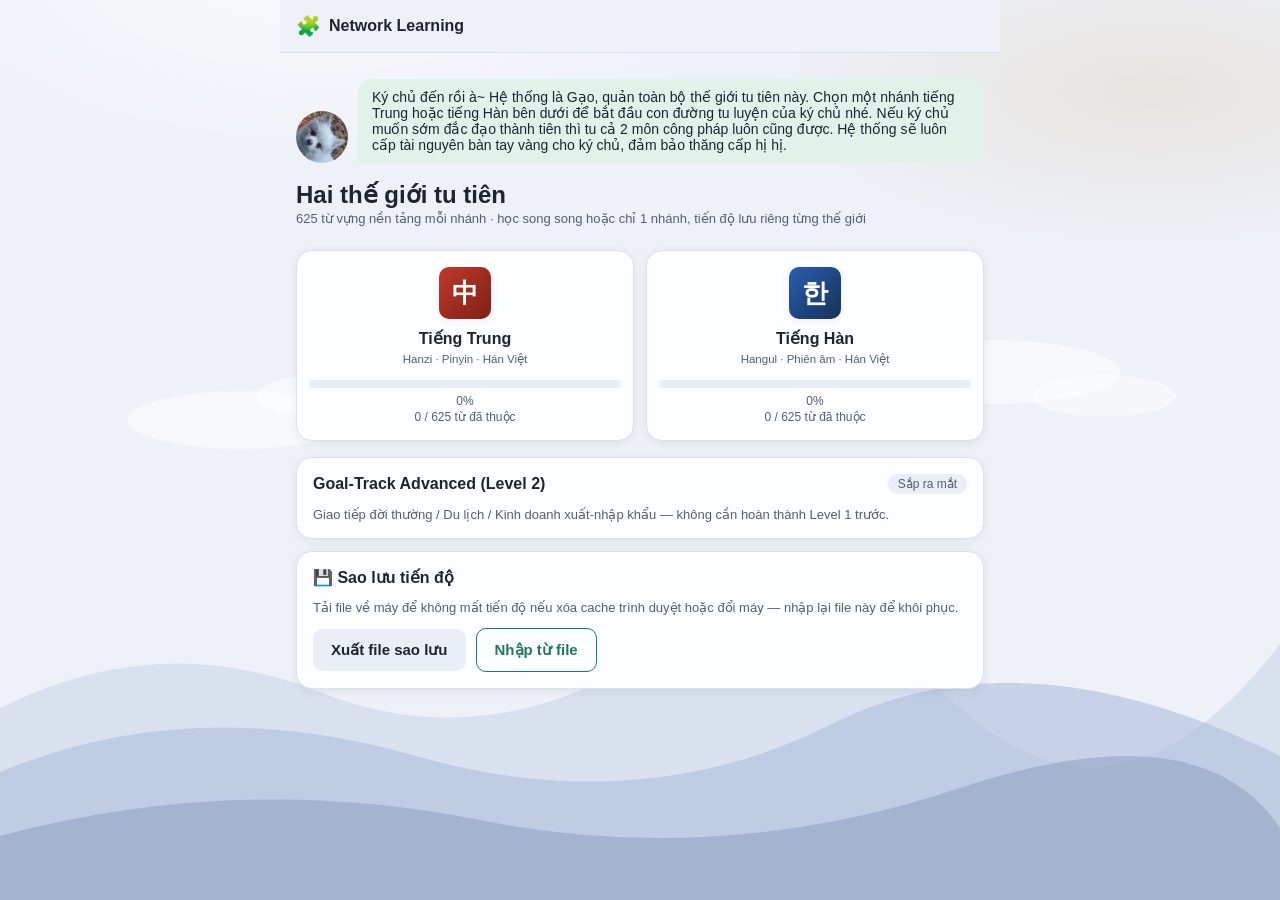
==== index.html @ ae9eb425 "Network Learning app - Tu Tien cultivation-themed Chinese/Korean vocabulary trainer Co-Authored-By: " ====
<!DOCTYPE html>
<html lang="vi">
<head>
<meta charset="UTF-8" />
<meta name="viewport" content="width=device-width, initial-scale=1.0, maximum-scale=1" />
<title>Network Learning — Trung / Hàn</title>
<link rel="stylesheet" href="css/style.css" />
</head>
<body>
<div class="app-shell">
  <div class="topbar">
    <div class="brand">
      <span style="font-size:20px">🧩</span>
      <span>Network Learning</span>
    </div>
  </div>
  <div class="main-content">
    <div class="mascot-bubble" id="mascot-slot"></div>
    <h2 style="margin:6px 0 2px">Hai thế giới tu tiên</h2>
    <p class="text-muted" style="margin-top:0;font-size:13px">625 từ vựng nền tảng mỗi nhánh · học song song hoặc chỉ 1 nhánh, tiến độ lưu riêng từng thế giới</p>

    <div class="branch-grid branch-grid--twin">
      <a href="branch.html?lang=zh" class="branch-card">
        <div class="lang-seal lang-seal--zh">中</div>
        <h3>Tiếng Trung</h3>
        <p>Hanzi · Pinyin · Hán Việt</p>
        <div class="progress-row">
          <div class="progress-track"><div class="progress-fill" id="zh-fill" style="width:0%"></div></div>
          <div class="progress-label"><span id="zh-pct">0%</span><span id="zh-count">0 / 625 từ đã thuộc</span></div>
        </div>
      </a>

      <a href="branch.html?lang=ko" class="branch-card">
        <div class="lang-seal lang-seal--ko">한</div>
        <h3>Tiếng Hàn</h3>
        <p>Hangul · Phiên âm · Hán Việt</p>
        <div class="progress-row">
          <div class="progress-track"><div class="progress-fill" id="ko-fill" style="width:0%"></div></div>
          <div class="progress-label"><span id="ko-pct">0%</span><span id="ko-count">0 / 625 từ đã thuộc</span></div>
        </div>
      </a>
    </div>

    <div class="card mt-16">
      <div class="row between">
        <strong>Goal-Track Advanced (Level 2)</strong>
        <span class="chip">Sắp ra mắt</span>
      </div>
      <p class="text-muted" style="font-size:13px;margin-bottom:0">Giao tiếp đời thường / Du lịch / Kinh doanh xuất-nhập khẩu — không cần hoàn thành Level 1 trước.</p>
    </div>

    <div class="card mt-16">
      <strong>💾 Sao lưu tiến độ</strong>
      <p class="text-muted" style="font-size:13px">Tải file về máy để không mất tiến độ nếu xóa cache trình duyệt hoặc đổi máy — nhập lại file này để khôi phục.</p>
      <div class="row gap">
        <button class="btn secondary" id="btn-export">Xuất file sao lưu</button>
        <button class="btn ghost" id="btn-import">Nhập từ file</button>
      </div>
      <input type="file" id="import-file" accept="application/json" class="hidden" />
    </div>
  </div>
</div>

<script type="module">
import { gaoAvatar, gaoSay } from "./js/mascot.js";
import { Store } from "./js/db.js";

document.getElementById("mascot-slot").innerHTML = `
  <div class="mascot-img">${gaoAvatar(52)}</div>
  <div class="bubble">${gaoSay("worldIntro")}</div>
`;

async function loadProgress(lang, fillId, pctId, countId) {
  const all = await Store.getAllProgress(lang);
  const learned = all.filter((p) => p.status === "learned").length;
  const pct = Math.round((learned / 625) * 100);
  document.getElementById(fillId).style.width = pct + "%";
  document.getElementById(pctId).textContent = pct + "%";
  document.getElementById(countId).textContent = `${learned} / 625 từ đã thuộc`;
}
loadProgress("zh", "zh-fill", "zh-pct", "zh-count");
loadProgress("ko", "ko-fill", "ko-pct", "ko-count");

document.getElementById("btn-export").addEventListener("click", async () => {
  const data = await Store.exportAll();
  const blob = new Blob([JSON.stringify(data, null, 2)], { type: "application/json" });
  const url = URL.createObjectURL(blob);
  const a = document.createElement("a");
  a.href = url;
  a.download = `network-learning-backup-${new Date().toISOString().slice(0, 10)}.json`;
  a.click();
  URL.revokeObjectURL(url);
});

document.getElementById("btn-import").addEventListener("click", () => document.getElementById("import-file").click());
document.getElementById("import-file").addEventListener("change", async (e) => {
  const file = e.target.files[0];
  if (!file) return;
  try {
    const data = JSON.parse(await file.text());
    if (!confirm("Nhập file này sẽ ghi đè tiến độ hiện tại trên máy. Ký chủ chắc chắn chứ?")) { e.target.value = ""; return; }
    await Store.importAll(data);
    alert("Đã khôi phục tiến độ! Trang sẽ tải lại.");
    location.reload();
  } catch (err) {
    alert("Lỗi khôi phục: " + err.message);
  }
  e.target.value = "";
});
</script>
</body>
</html>
---- css/style.css ----
:root {
  --bg: #eef1f8;
  --surface: #fdfeff;
  --surface-2: #eaeef6;
  --border: #dbe1ec;
  --text: #1e2430;
  --text-muted: #545f72;
  --primary: #1f7a5c;
  --primary-hover: #18624a;
  --primary-soft: #e0f2ea;
  --accent: #ab7415;
  --accent-soft: #f8edd3;
  --danger: #c25b4a;
  --danger-soft: #fbe8e4;
  --flag: #ab7415;
  --blue: #3d6fa8;
  --blue-soft: #e2ecf6;
  --purple: #6f4fa0;
  --purple-soft: #ece4f6;
  --gold: #b8862c;
  --gold-soft: #f7ecd2;
  --season-tint: transparent;
  --radius: 16px;
  --radius-sm: 10px;
  --shadow: 0 2px 10px rgba(30, 40, 60, 0.08);
  --shadow-lg: 0 8px 30px rgba(30, 40, 60, 0.16);
  --font: -apple-system, BlinkMacSystemFont, "Segoe UI", "Noto Sans", "Noto Sans SC", "Noto Sans KR", sans-serif;
}

@media (prefers-color-scheme: dark) {
  :root {
    --bg: #0f1420;
    --surface: #171d2c;
    --surface-2: #1f2739;
    --border: #2c3547;
    --text: #eef1f8;
    --text-muted: #a9b3c9;
    --primary: #4fd8a8;
    --primary-hover: #3fc296;
    --primary-soft: #1a3a2e;
    --accent: #e8bf6a;
    --accent-soft: #3a3018;
    --danger: #e08a7a;
    --danger-soft: #3a2622;
    --flag: #e8bf6a;
    --blue: #7fb0dd;
    --blue-soft: #1c2c40;
    --purple: #b79ce0;
    --purple-soft: #2a2140;
    --gold: #e8bf6a;
    --gold-soft: #3a3018;
    --shadow: 0 2px 10px rgba(0, 0, 0, 0.35);
    --shadow-lg: 0 8px 30px rgba(0, 0, 0, 0.5);
  }
}

* { box-sizing: border-box; }
html, body { height: 100%; }
body {
  margin: 0;
  font-family: var(--font);
  background:
    url("../assets/mountains-light.svg") bottom center / 100% auto no-repeat,
    radial-gradient(ellipse 60% 40% at 25% -5%, rgba(255,255,255,0.7), transparent 60%),
    radial-gradient(ellipse 50% 30% at 90% 10%, rgba(184,134,44,0.12), transparent 60%),
    linear-gradient(180deg, var(--bg) 0%, var(--bg) 100%);
  background-attachment: fixed, scroll, scroll, scroll;
  color: var(--text);
  -webkit-font-smoothing: antialiased;
}
@media (prefers-color-scheme: dark) {
  body {
    background:
      url("../assets/mountains-dark.svg") bottom center / 100% auto no-repeat,
      radial-gradient(1.5px 1.5px at 12% 22%, rgba(255,255,255,.85) 50%, transparent 51%),
      radial-gradient(1.2px 1.2px at 68% 15%, rgba(255,255,255,.7) 50%, transparent 51%),
      radial-gradient(1px 1px at 85% 45%, rgba(255,255,255,.6) 50%, transparent 51%),
      radial-gradient(1.3px 1.3px at 35% 65%, rgba(255,255,255,.6) 50%, transparent 51%),
      radial-gradient(ellipse 40% 25% at 85% 5%, rgba(232,191,106,0.12), transparent 60%),
      linear-gradient(180deg, var(--bg) 0%, var(--bg) 100%);
    background-attachment: fixed, scroll, scroll, scroll, scroll, scroll, scroll;
    background-size: 100% auto, 220px 220px, 260px 260px, 190px 190px, 240px 240px, 100% 100%, 100% 100%;
  }
}
img, svg { max-width: 100%; display: block; }
button { font-family: inherit; }

.app-shell {
  position: relative;
  max-width: 720px;
  margin: 0 auto;
  min-height: 100vh;
  display: flex;
  flex-direction: column;
  background: transparent;
  overflow-x: hidden;
}
body { overflow-x: hidden; }
.app-shell::before {
  content: "";
  position: absolute;
  inset: 0;
  z-index: -1;
  background: var(--season-tint);
  transition: background 0.6s ease;
  pointer-events: none;
}
.app-shell[data-season="xuan"] { --season-tint: linear-gradient(180deg, rgba(255,157,197,0.3), rgba(255,157,197,0.05) 45%, transparent 70%); }
.app-shell[data-season="ha"] { --season-tint: linear-gradient(180deg, rgba(60,190,130,0.26), rgba(60,190,130,0.05) 45%, transparent 70%); }
.app-shell[data-season="thu"] { --season-tint: linear-gradient(180deg, rgba(216,150,40,0.3), rgba(216,150,40,0.05) 45%, transparent 70%); }
.app-shell[data-season="dong"] { --season-tint: linear-gradient(180deg, rgba(130,180,220,0.32), rgba(130,180,220,0.06) 45%, transparent 70%); }

/* ---------- Top bar ---------- */
.topbar {
  display: flex;
  align-items: center;
  justify-content: space-between;
  padding: 14px 16px;
  border-bottom: 1px solid var(--border);
  position: sticky;
  top: 0;
  background: var(--bg);
  z-index: 10;
}
.topbar .brand {
  display: flex;
  align-items: center;
  gap: 8px;
  font-weight: 700;
  font-size: 16px;
}
.topbar .lang-badge {
  font-size: 12px;
  font-weight: 700;
  padding: 3px 9px;
  border-radius: 999px;
  background: var(--primary-soft);
  color: var(--primary);
}
.icon-btn {
  background: none;
  border: none;
  cursor: pointer;
  color: var(--text-muted);
  padding: 6px;
  border-radius: 10px;
  display: flex;
  align-items: center;
  justify-content: center;
}
.icon-btn:hover { background: var(--surface-2); color: var(--text); }

/* ---------- Main content ---------- */
.main-content {
  flex: 1;
  padding: 16px;
  padding-bottom: 40px;
}

/* ---------- Top tab bar (main hub — Từ vựng / Ôn tập / Boss Gạo) ---------- */
.tabbar {
  display: flex;
  gap: 8px;
  padding: 10px 12px;
  border-bottom: 1px solid var(--border);
  background: var(--surface);
  z-index: 10;
}
.tabbar a {
  flex: 1;
  text-align: center;
  padding: 10px 6px;
  text-decoration: none;
  color: var(--text-muted);
  font-size: 13px;
  font-weight: 600;
  display: flex;
  flex-direction: column;
  align-items: center;
  gap: 3px;
  border-radius: var(--radius-sm);
  border: 1.5px solid transparent;
  background: var(--surface-2);
}
.tabbar a.active {
  color: var(--gold);
  border-color: var(--gold);
  background: var(--gold-soft);
  box-shadow: 0 0 0 1px var(--gold-soft), 0 2px 10px rgba(184, 134, 44, 0.25);
}
.tabbar svg { width: 20px; height: 20px; }
.tab-emoji { font-size: 18px; line-height: 1; }

/* ---------- Cards ---------- */
.card {
  background: var(--surface);
  border: 1px solid var(--border);
  border-radius: var(--radius);
  padding: 16px;
  box-shadow: var(--shadow);
}
.card + .card { margin-top: 12px; }

/* ---------- Branch picker: two parallel worlds, side by side ---------- */
.branch-grid {
  display: grid;
  gap: 16px;
  margin-top: 24px;
}
.branch-grid--twin {
  grid-template-columns: 1fr 1fr;
  gap: 12px;
}
.branch-card {
  display: block;
  text-decoration: none;
  color: inherit;
  border-radius: var(--radius);
  padding: 22px;
  border: 1px solid var(--border);
  background: var(--surface);
  box-shadow: var(--shadow);
  transition: transform 0.15s ease, box-shadow 0.15s ease;
}
.branch-grid--twin .branch-card { padding: 16px 12px; text-align: center; }
.branch-card:active { transform: scale(0.98); }
.branch-card .glyph { font-size: 40px; line-height: 1; margin-bottom: 8px; }
.branch-card h3 { margin: 0 0 4px; font-size: 19px; }
.branch-grid--twin .branch-card h3 { font-size: 16px; }
.branch-card p { margin: 0; color: var(--text-muted); font-size: 13px; }
.branch-grid--twin .branch-card p { font-size: 11.5px; }
.branch-card .progress-row { margin-top: 14px; }
.branch-grid--twin .progress-label { flex-direction: column; align-items: center; gap: 2px; }

.lang-seal {
  width: 52px;
  height: 52px;
  margin: 0 auto 10px;
  display: flex;
  align-items: center;
  justify-content: center;
  font-size: 26px;
  font-weight: 800;
  border-radius: 10px;
  color: #fff;
  box-shadow: var(--shadow);
}
.lang-seal--zh { background: linear-gradient(135deg, #c0392b, #7d2013); }
.lang-seal--ko { background: linear-gradient(135deg, #2a5db0, #163257); }

/* ---------- Progress bar ---------- */
.progress-track {
  height: 8px;
  background: var(--surface-2);
  border-radius: 999px;
  overflow: hidden;
}
.progress-fill {
  height: 100%;
  background: var(--primary);
  border-radius: 999px;
  transition: width 0.4s ease;
}
.progress-label {
  display: flex;
  justify-content: space-between;
  font-size: 12px;
  color: var(--text-muted);
  margin-top: 6px;
}

/* ---------- Buttons ---------- */
.btn {
  display: inline-flex;
  align-items: center;
  justify-content: center;
  gap: 8px;
  padding: 12px 18px;
  border-radius: var(--radius-sm);
  border: none;
  font-size: 15px;
  font-weight: 600;
  cursor: pointer;
  background: var(--primary);
  color: white;
}
.btn:hover { background: var(--primary-hover); }
.btn.secondary {
  background: var(--surface-2);
  color: var(--text);
}
.btn.secondary:hover { background: var(--border); }
.btn.ghost {
  background: transparent;
  color: var(--primary);
  border: 1.5px solid var(--primary);
}
.btn.block { width: 100%; }
.btn:disabled { opacity: 0.5; cursor: default; }
.btn.round {
  width: 56px; height: 56px; border-radius: 50%; padding: 0; font-size: 22px;
}

/* ---------- Mascot ---------- */
.mascot-bubble {
  display: flex;
  align-items: flex-end;
  gap: 10px;
  margin: 10px 0 18px;
}
.mascot-bubble .mascot-img { width: 52px; height: 52px; flex-shrink: 0; }
.mascot-bubble .bubble {
  background: var(--primary-soft);
  color: var(--text);
  padding: 10px 14px;
  border-radius: 14px 14px 14px 4px;
  font-size: 14px;
  max-width: 100%;
  min-width: 0;
  overflow-wrap: break-word;
  flex: 1 1 auto;
}

/* ---------- Batch grid ---------- */
.batch-header {
  display: flex;
  justify-content: space-between;
  align-items: center;
  margin-bottom: 10px;
}
.batch-header h2 { margin: 0; font-size: 18px; }
.word-grid {
  display: grid;
  grid-template-columns: repeat(auto-fill, minmax(140px, 1fr));
  gap: 10px;
}
.word-tile {
  background: var(--surface);
  border: 1px solid var(--border);
  border-radius: var(--radius-sm);
  padding: 12px 10px;
  text-align: center;
  cursor: pointer;
  position: relative;
}
.word-tile:active { transform: scale(0.97); }
.word-tile .target { font-size: 20px; font-weight: 700; }
.word-tile .pron { font-size: 11px; color: var(--text-muted); margin-top: 2px; }
.word-tile .meaning { font-size: 12px; color: var(--text-muted); margin-top: 4px; }
.status-dot {
  position: absolute;
  top: 8px; right: 8px;
  width: 9px; height: 9px;
  border-radius: 50%;
  background: var(--border);
}
.status-dot.learning { background: var(--accent); }
.status-dot.learned { background: var(--primary); }
.flag-icon { position: absolute; top: 6px; left: 6px; font-size: 13px; }

.freetalk-entry {
  display: flex;
  align-items: center;
  gap: 12px;
  padding: 14px;
  border-radius: var(--radius);
  background: var(--accent-soft);
  border: 1px solid var(--border);
  margin: 16px 0;
  cursor: pointer;
  text-decoration: none;
  color: var(--text);
}
.freetalk-entry .emoji { font-size: 26px; }
.freetalk-entry .txt strong { display: block; font-size: 14px; }
.freetalk-entry .txt span { font-size: 12px; color: var(--text-muted); }

/* ---------- Word detail ---------- */
.word-detail-head {
  text-align: center;
  padding: 10px 0 6px;
}
.word-detail-head .target-big {
  font-size: 44px;
  font-weight: 700;
  display: inline-flex;
  align-items: center;
  gap: 12px;
}
.word-detail-head .pron-big { font-size: 16px; color: var(--text-muted); margin-top: 4px; }
.word-detail-head .en-tag { font-size: 13px; color: var(--text-muted); margin-top: 2px; }
.speak-btn {
  background: var(--primary-soft);
  color: var(--primary);
  border: none;
  width: 40px; height: 40px;
  border-radius: 50%;
  cursor: pointer;
  font-size: 18px;
  display: inline-flex;
  align-items: center;
  justify-content: center;
}
.speak-btn:hover { background: var(--primary); color: white; }
.speak-btn.small { width: 30px; height: 30px; font-size: 14px; }
.speak-btn.recording { background: var(--danger); color: white; }

.info-block { margin-top: 14px; }
.info-block h4 {
  font-size: 12px;
  text-transform: uppercase;
  letter-spacing: 0.04em;
  color: var(--text-muted);
  margin: 0 0 6px;
}
.info-block .body { font-size: 14px; line-height: 1.6; white-space: pre-line; overflow-wrap: break-word; }
.expand-list { display: flex; flex-direction: column; gap: 8px; }
.expand-item {
  padding: 9px 11px;
  background: var(--surface-2);
  border-radius: var(--radius-sm);
  font-size: 14px;
  display: flex;
  flex-wrap: wrap;
  align-items: baseline;
  gap: 6px;
}
.expand-target { font-weight: 700; }
.expand-pron { color: var(--primary); font-size: 13px; font-weight: 600; }
.expand-vi { color: var(--text); font-size: 14px; }
.expand-hanviet {
  flex-basis: 100%;
  color: var(--accent);
  background: var(--accent-soft);
  font-size: 12px;
  font-weight: 700;
  display: inline-block;
  padding: 2px 8px;
  border-radius: 6px;
  width: fit-content;
}

.hanviet-pill {
  display: inline-block;
  background: var(--accent-soft);
  color: var(--accent);
  border-radius: 999px;
  padding: 3px 10px;
  font-size: 13px;
  font-weight: 600;
}
.visual-mnemonic { display: flex; flex-wrap: wrap; align-items: center; gap: 16px; }
.visual-emoji { font-size: 48px; line-height: 1; }
.hanzi-strokes { display: flex; gap: 12px; flex-wrap: wrap; }
.stroke-box-wrap { display: flex; flex-direction: column; align-items: center; }
.stroke-box { width: 84px; height: 84px; border: 1.5px solid var(--border); border-radius: var(--radius-sm); background: #ffffff; }
.hangul-breakdown { display: flex; gap: 12px; flex-wrap: wrap; }
.hangul-block { display: flex; flex-direction: column; align-items: center; background: var(--surface-2); border-radius: var(--radius-sm); padding: 10px 14px; }
.hangul-syllable { font-size: 32px; font-weight: 700; }
.jamo-row { display: flex; gap: 4px; margin-top: 6px; }
.jamo-chip { font-size: 14px; font-weight: 700; padding: 2px 7px; border-radius: 6px; }
.jamo-cho { background: var(--blue-soft); color: var(--blue); }
.jamo-jung { background: var(--primary-soft); color: var(--primary); }
.jamo-jong { background: var(--purple-soft); color: var(--purple); }

.mnemonic-tag {
  display: inline-block;
  font-size: 11px;
  color: var(--primary);
  background: var(--primary-soft);
  border-radius: 6px;
  padding: 1px 7px;
  margin-left: 6px;
  vertical-align: middle;
}
.example-block {
  background: var(--surface-2);
  border-radius: var(--radius-sm);
  padding: 12px;
  margin-bottom: 8px;
}
.example-block .ex-target { font-size: 15px; font-weight: 600; display:flex; align-items:center; gap:8px; flex-wrap: wrap; overflow-wrap: break-word; }
.example-block .ex-pron { font-size: 13px; color: var(--text-muted); margin-top: 2px; }
.example-block .ex-vi { font-size: 13px; margin-top: 4px; }

.skill-tabs {
  display: grid;
  grid-template-columns: repeat(4, 1fr);
  gap: 6px;
  margin: 18px 0 6px;
  width: 100%;
}
.skill-tab {
  border: 1.5px solid var(--border);
  background: var(--surface);
  border-radius: var(--radius-sm);
  padding: 12px 4px;
  text-align: center;
  cursor: pointer;
  font-size: 12px;
  color: var(--text-muted);
}
.skill-tab .emoji { font-size: 20px; display: block; margin-bottom: 4px; }
.skill-tab.done { border-color: var(--primary); color: var(--primary); background: var(--primary-soft); }
.skill-tab.active { border-color: var(--primary); color: var(--primary); }

.skill-panel {
  margin-top: 14px;
  padding: 16px;
  background: var(--surface);
  border: 1px solid var(--border);
  border-radius: var(--radius);
}

.choice-list { display: flex; flex-direction: column; gap: 8px; margin-top: 12px; }
.choice-btn {
  text-align: left;
  padding: 13px 14px;
  border-radius: var(--radius-sm);
  border: 1.5px solid var(--border);
  background: var(--surface);
  cursor: pointer;
  font-size: 14px;
  color: var(--text);
}
.choice-btn:hover { border-color: var(--primary); }
.choice-btn.correct { border-color: var(--primary); background: var(--primary-soft); }
.choice-btn.wrong { border-color: var(--danger); background: var(--danger-soft); }

.feedback-banner {
  margin-top: 10px;
  padding: 10px 12px;
  border-radius: var(--radius-sm);
  font-size: 13px;
  display: none;
}
.feedback-banner.show { display: block; }
.feedback-banner.good { background: var(--primary-soft); color: var(--primary); }
.feedback-banner.retry { background: var(--accent-soft); color: var(--accent); }

.mic-row { display: flex; align-items: center; gap: 14px; margin-top: 14px; }
.mic-btn {
  width: 64px; height: 64px;
  border-radius: 50%;
  border: none;
  background: var(--accent);
  color: white;
  font-size: 24px;
  cursor: pointer;
  flex-shrink: 0;
}
.mic-btn.recording { background: var(--danger); animation: pulse 1.1s infinite; }
@keyframes pulse {
  0% { box-shadow: 0 0 0 0 rgba(194,91,74,0.4); }
  70% { box-shadow: 0 0 0 14px rgba(194,91,74,0); }
  100% { box-shadow: 0 0 0 0 rgba(194,91,74,0); }
}

.type-input {
  width: 100%;
  padding: 14px;
  font-size: 16px;
  border-radius: var(--radius-sm);
  border: 1.5px solid var(--border);
  background: var(--surface);
  color: var(--text);
  margin-top: 10px;
}
.tone-hint { display: flex; gap: 6px; margin-top: 8px; flex-wrap: wrap; }
.tone-chip {
  border: 1px solid var(--border);
  background: var(--surface-2);
  border-radius: 8px;
  padding: 4px 9px;
  font-size: 13px;
  cursor: pointer;
}

/* ---------- Skip button (fixed) ---------- */
.skip-fab {
  position: fixed;
  right: 18px;
  bottom: 18px;
  z-index: 20;
  background: var(--surface);
  border: 1.5px solid var(--border);
  color: var(--text-muted);
  border-radius: 999px;
  padding: 10px 16px;
  font-size: 13px;
  font-weight: 600;
  cursor: pointer;
  box-shadow: var(--shadow-lg);
  display: flex;
  align-items: center;
  gap: 6px;
}
@media (min-width: 760px) {
  .skip-fab { right: calc(50% - 360px + 18px); }
}

/* ---------- Review hub ---------- */
.review-hub {
  display: grid;
  grid-template-columns: 1fr 1fr;
  gap: 12px;
  margin-top: 6px;
}
.review-tile {
  display: flex;
  flex-direction: column;
  align-items: center;
  justify-content: center;
  gap: 8px;
  aspect-ratio: 1 / 1;
  border-radius: var(--radius);
  border: none;
  cursor: pointer;
  text-align: center;
  padding: 14px;
  text-decoration: none;
  color: var(--text);
  box-shadow: var(--shadow);
}
.review-tile .emoji { font-size: 32px; }
.review-tile strong { font-size: 14px; }
.review-tile span { font-size: 11px; color: var(--text-muted); }
.review-tile.c1 { background: var(--primary-soft); }
.review-tile.c2 { background: var(--accent-soft); }
.review-tile.c3 { background: var(--blue-soft); }
.review-tile.c4 { background: var(--purple-soft); }
.review-back {
  display: inline-block;
  text-decoration: none;
  color: var(--text-muted);
  font-size: 13px;
  margin-bottom: 12px;
}

/* ---------- Chuyện chêm (story) ---------- */
.story-card p { font-size: 15px; line-height: 1.9; margin: 0; }
.story-word { cursor: pointer; }
.story-new { color: var(--primary); }
.story-new .story-word {
  background: var(--primary-soft);
  border-radius: 6px;
  padding: 0 5px;
}
.story-new .story-word:hover { background: var(--primary); color: white; }
.story-gloss { color: var(--text); font-style: italic; font-size: 13px; }

/* ---------- Pronunciation diff (Đọc skill) ---------- */
.diff-wrong { color: var(--danger); font-weight: 700; }
.diff-ok { color: inherit; }
.diff-result { font-size: 15px; line-height: 1.7; margin-top: 8px; }
.diff-transcript { font-size: 12px; color: var(--text-muted); margin-top: 6px; }

/* ---------- Review tab ---------- */
.subtab-row {
  display: flex;
  gap: 6px;
  overflow-x: auto;
  padding-bottom: 4px;
  margin-bottom: 14px;
}
.subtab-row button {
  white-space: nowrap;
  border: 1.5px solid var(--border);
  background: var(--surface);
  color: var(--text-muted);
  border-radius: 999px;
  padding: 8px 14px;
  font-size: 13px;
  cursor: pointer;
}
.subtab-row button.active {
  background: var(--primary);
  color: white;
  border-color: var(--primary);
}
.search-box {
  width: 100%;
  padding: 11px 14px;
  border-radius: var(--radius-sm);
  border: 1.5px solid var(--border);
  background: var(--surface);
  color: var(--text);
  margin-bottom: 12px;
  font-size: 14px;
}
.two-col {
  display: grid;
  grid-template-columns: 1fr 1fr;
  gap: 10px;
}
.two-col h4 {
  font-size: 12px;
  color: var(--text-muted);
  text-transform: uppercase;
  margin: 0 0 8px;
}
.word-row {
  display: flex;
  justify-content: space-between;
  align-items: center;
  padding: 9px 0;
  border-bottom: 1px solid var(--border);
  font-size: 13px;
}
.word-row .l { display: flex; align-items: center; gap: 6px; font-weight: 600; }
.word-row .r { color: var(--text-muted); text-align: right; }

.flash-card {
  min-height: 220px;
  display: flex;
  align-items: center;
  justify-content: center;
  flex-direction: column;
  text-align: center;
  cursor: pointer;
  padding: 20px;
  perspective: 1000px;
}
.flash-card .big { font-size: 34px; font-weight: 700; }
.flash-card .sub { font-size: 15px; color: var(--text-muted); margin-top: 8px; }
.flash-card .hint { font-size: 12px; color: var(--text-muted); margin-top: 18px; }
.flash-nav { display: flex; justify-content: space-between; margin-top: 14px; gap: 10px; }

.empty-state {
  text-align: center;
  padding: 40px 20px;
  color: var(--text-muted);
}
.empty-state .big-emoji { font-size: 40px; margin-bottom: 10px; }

/* ---------- Utility ---------- */
.row { display: flex; align-items: center; min-width: 0; }
.row.between { justify-content: space-between; }
.row.gap { gap: 10px; }
.row > * { min-width: 0; }
.mt-8 { margin-top: 8px; }
.mt-16 { margin-top: 16px; }
.text-muted { color: var(--text-muted); }
.text-center { text-align: center; }
.hidden { display: none !important; }
.chip {
  display: inline-block;
  font-size: 12px;
  background: var(--surface-2);
  border-radius: 999px;
  padding: 3px 10px;
  color: var(--text-muted);
}

/* ---------- Messaging UI (Hệ thống Tom / Boss Gạo) ---------- */
.msg-card { display: flex; flex-direction: column; }
.msg-log {
  display: flex;
  flex-direction: column;
  gap: 10px;
  max-height: 400px;
  overflow-y: auto;
  margin-bottom: 12px;
  padding-right: 2px;
}
.msg-bubble-ai {
  position: relative;
  background: var(--primary-soft);
  border-radius: 12px 12px 12px 3px;
  padding: 8px 34px 8px 12px;
  font-size: 14px;
  max-width: 100%;
}
.msg-bubble-me {
  display: inline-block;
  background: var(--accent-soft);
  border-radius: 12px 12px 3px 12px;
  padding: 8px 12px;
  font-size: 14px;
  max-width: 90%;
}
.msg-listen-btn {
  position: absolute;
  right: 6px;
  bottom: 6px;
  border: none;
  background: transparent;
  cursor: pointer;
  font-size: 13px;
  opacity: 0.7;
  padding: 2px;
}
.msg-listen-btn:hover { opacity: 1; }
.msg-input-row { display: flex; align-items: center; gap: 8px; }
.msg-input { margin-top: 0; flex: 1; }
.msg-mic-btn {
  width: 40px; height: 40px; flex-shrink: 0;
  border-radius: 50%; border: none;
  background: var(--surface-2); color: var(--text);
  font-size: 16px; cursor: pointer;
}
.msg-mic-btn.recording { background: var(--danger); color: white; }
.msg-send-btn {
  width: 44px; height: 44px; flex-shrink: 0;
  border-radius: 50%; border: none;
  background: var(--primary); color: white;
  font-size: 18px; cursor: pointer;
}
.msg-send-btn:hover { background: var(--primary-hover); }
.msg-send-btn:disabled { opacity: 0.5; cursor: default; }

/* ---------- Chat intro description (Hệ thống Tom / Boss Gạo) ---------- */
.chat-intro-desc {
  font-size: 14px;
  line-height: 1.6;
  background: var(--gold-soft);
  color: var(--text);
  border: 1px solid var(--gold);
  border-radius: var(--radius-sm);
  padding: 12px 14px;
  margin: 8px 0 14px;
}

/* ---------- Rank banner (Tu Tiên cảnh giới — Từ vựng home) ---------- */
.rank-banner {
  display: flex;
  align-items: center;
  gap: 14px;
  background: linear-gradient(135deg, var(--gold-soft), var(--primary-soft));
  border: 1px solid var(--gold);
  border-radius: var(--radius);
  padding: 14px 16px;
  margin-bottom: 16px;
  box-shadow: var(--shadow);
}
.rank-banner .rank-icon { font-size: 36px; line-height: 1; flex-shrink: 0; }
.rank-banner .rank-info { flex: 1; min-width: 0; }
.rank-banner .rank-stage { font-size: 11px; text-transform: uppercase; letter-spacing: 0.04em; color: var(--text-muted); }
.rank-banner .rank-name { font-size: 17px; font-weight: 700; color: var(--gold); margin: 1px 0 6px; }
.rank-banner .rank-next { font-size: 11px; color: var(--text-muted); margin-top: 4px; }

/* ---------- Breakthrough (đột phá) celebration overlay ---------- */
.breakthrough-overlay {
  position: fixed;
  inset: 0;
  z-index: 100;
  background: rgba(10, 14, 24, 0.72);
  display: flex;
  align-items: center;
  justify-content: center;
  padding: 24px;
  animation: bt-fade-in 0.3s ease;
}
@keyframes bt-fade-in { from { opacity: 0; } to { opacity: 1; } }
.breakthrough-burst {
  position: absolute;
  width: 320px;
  height: 320px;
  border-radius: 50%;
  background: radial-gradient(circle, rgba(232,191,106,0.55), transparent 70%);
  animation: bt-burst 1.2s ease-out;
}
@keyframes bt-burst {
  0% { transform: scale(0.3); opacity: 0; }
  40% { opacity: 1; }
  100% { transform: scale(1.6); opacity: 0; }
}
.breakthrough-card {
  position: relative;
  background: var(--surface);
  border: 1.5px solid var(--gold);
  border-radius: var(--radius);
  padding: 28px 22px 22px;
  max-width: 380px;
  width: 100%;
  text-align: center;
  box-shadow: 0 0 40px rgba(232,191,106,0.35), var(--shadow-lg);
}
.breakthrough-icon { font-size: 52px; }
.breakthrough-stage { font-size: 12px; color: var(--text-muted); text-transform: uppercase; letter-spacing: 0.05em; margin-top: 4px; }
.breakthrough-name { font-size: 22px; font-weight: 800; color: var(--gold); margin: 4px 0 18px; }
.breakthrough-lines { display: flex; flex-direction: column; gap: 12px; }
.breakthrough-line { display: flex; gap: 8px; align-items: flex-start; text-align: left; }
.breakthrough-line .mascot-img { width: 40px; flex-shrink: 0; }
.breakthrough-line .bubble {
  background: var(--surface-2);
  border-radius: 12px 12px 12px 3px;
  padding: 8px 12px;
  font-size: 13.5px;
  line-height: 1.5;
}
.breakthrough-line.gao .bubble { background: var(--gold-soft); }

/* ---------- Gạo floating support widget ---------- */
.gao-support-fab {
  position: fixed;
  left: 18px;
  bottom: 18px;
  z-index: 30;
  width: 56px;
  height: 56px;
  border-radius: 50%;
  border: 2px solid var(--gold);
  padding: 0;
  cursor: pointer;
  background: var(--surface);
  box-shadow: var(--shadow-lg);
  overflow: hidden;
}
.gao-support-fab.active { border-color: var(--primary); }
@media (min-width: 760px) {
  .gao-support-fab { left: calc(50% - 360px + 18px); }
}
.gao-support-panel {
  position: fixed;
  left: 18px;
  bottom: 84px;
  z-index: 30;
  width: min(340px, calc(100vw - 36px));
  max-height: min(480px, calc(100vh - 140px));
  display: flex;
  flex-direction: column;
  background: var(--surface);
  border: 1.5px solid var(--gold);
  border-radius: var(--radius);
  box-shadow: var(--shadow-lg);
  overflow: hidden;
}
@media (min-width: 760px) {
  .gao-support-panel { left: calc(50% - 360px + 18px); }
}
.gao-support-panel.hidden { display: none; }
.gao-support-head {
  display: flex;
  align-items: center;
  justify-content: space-between;
  padding: 10px 14px;
  background: var(--gold-soft);
  font-weight: 700;
  font-size: 13px;
  border-bottom: 1px solid var(--border);
}
.gao-support-body { padding: 12px 14px; overflow-y: auto; }
.gao-support-body .card { box-shadow: none; border: none; padding: 0; }
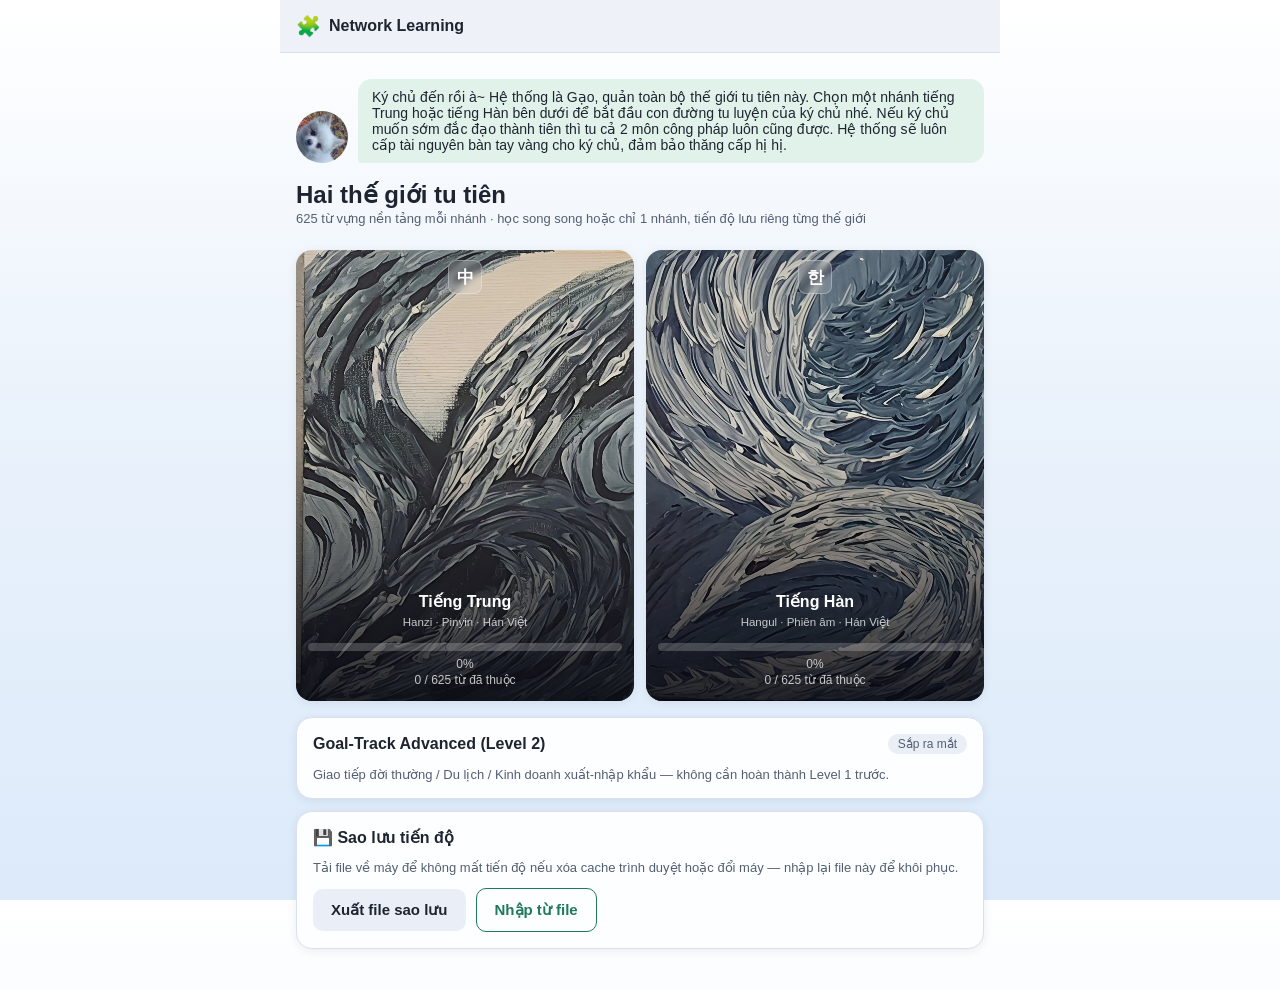
==== commit 176e682b: "Replace hand-drawn SVG backgrounds with real painting art for branch cards, simplify in-app backgrou" ====
--- a/index.html
+++ b/index.html
@@ -20,23 +20,29 @@
     <p class="text-muted" style="margin-top:0;font-size:13px">625 từ vựng nền tảng mỗi nhánh · học song song hoặc chỉ 1 nhánh, tiến độ lưu riêng từng thế giới</p>
 
     <div class="branch-grid branch-grid--twin">
-      <a href="branch.html?lang=zh" class="branch-card">
-        <div class="lang-seal lang-seal--zh">中</div>
-        <h3>Tiếng Trung</h3>
-        <p>Hanzi · Pinyin · Hán Việt</p>
-        <div class="progress-row">
-          <div class="progress-track"><div class="progress-fill" id="zh-fill" style="width:0%"></div></div>
-          <div class="progress-label"><span id="zh-pct">0%</span><span id="zh-count">0 / 625 từ đã thuộc</span></div>
+      <a href="branch.html?lang=zh" class="branch-card branch-card--art" style="background-image:url('assets/swirl-gray.jpg')">
+        <div class="branch-card-scrim"></div>
+        <div class="branch-card-content">
+          <span class="branch-card-seal">中</span>
+          <h3>Tiếng Trung</h3>
+          <p>Hanzi · Pinyin · Hán Việt</p>
+          <div class="progress-row">
+            <div class="progress-track"><div class="progress-fill" id="zh-fill" style="width:0%"></div></div>
+            <div class="progress-label"><span id="zh-pct">0%</span><span id="zh-count">0 / 625 từ đã thuộc</span></div>
+          </div>
         </div>
       </a>
 
-      <a href="branch.html?lang=ko" class="branch-card">
-        <div class="lang-seal lang-seal--ko">한</div>
-        <h3>Tiếng Hàn</h3>
-        <p>Hangul · Phiên âm · Hán Việt</p>
-        <div class="progress-row">
-          <div class="progress-track"><div class="progress-fill" id="ko-fill" style="width:0%"></div></div>
-          <div class="progress-label"><span id="ko-pct">0%</span><span id="ko-count">0 / 625 từ đã thuộc</span></div>
+      <a href="branch.html?lang=ko" class="branch-card branch-card--art" style="background-image:url('assets/swirl-blue.jpg')">
+        <div class="branch-card-scrim"></div>
+        <div class="branch-card-content">
+          <span class="branch-card-seal">한</span>
+          <h3>Tiếng Hàn</h3>
+          <p>Hangul · Phiên âm · Hán Việt</p>
+          <div class="progress-row">
+            <div class="progress-track"><div class="progress-fill" id="ko-fill" style="width:0%"></div></div>
+            <div class="progress-label"><span id="ko-pct">0%</span><span id="ko-count">0 / 625 từ đã thuộc</span></div>
+          </div>
         </div>
       </a>
     </div>
--- a/css/style.css
+++ b/css/style.css
@@ -59,27 +59,13 @@
 body {
   margin: 0;
   font-family: var(--font);
-  background:
-    url("../assets/mountains-light.svg") bottom center / 100% auto no-repeat,
-    radial-gradient(ellipse 60% 40% at 25% -5%, rgba(255,255,255,0.7), transparent 60%),
-    radial-gradient(ellipse 50% 30% at 90% 10%, rgba(184,134,44,0.12), transparent 60%),
-    linear-gradient(180deg, var(--bg) 0%, var(--bg) 100%);
-  background-attachment: fixed, scroll, scroll, scroll;
+  background: linear-gradient(180deg, #ffffff 0%, #eaf2fb 45%, #dceafa 100%);
   color: var(--text);
   -webkit-font-smoothing: antialiased;
 }
 @media (prefers-color-scheme: dark) {
   body {
-    background:
-      url("../assets/mountains-dark.svg") bottom center / 100% auto no-repeat,
-      radial-gradient(1.5px 1.5px at 12% 22%, rgba(255,255,255,.85) 50%, transparent 51%),
-      radial-gradient(1.2px 1.2px at 68% 15%, rgba(255,255,255,.7) 50%, transparent 51%),
-      radial-gradient(1px 1px at 85% 45%, rgba(255,255,255,.6) 50%, transparent 51%),
-      radial-gradient(1.3px 1.3px at 35% 65%, rgba(255,255,255,.6) 50%, transparent 51%),
-      radial-gradient(ellipse 40% 25% at 85% 5%, rgba(232,191,106,0.12), transparent 60%),
-      linear-gradient(180deg, var(--bg) 0%, var(--bg) 100%);
-    background-attachment: fixed, scroll, scroll, scroll, scroll, scroll, scroll;
-    background-size: 100% auto, 220px 220px, 260px 260px, 190px 190px, 240px 240px, 100% 100%, 100% 100%;
+    background: linear-gradient(180deg, #141a28 0%, #101725 45%, #0c1220 100%);
   }
 }
 img, svg { max-width: 100%; display: block; }
@@ -96,19 +82,6 @@
   overflow-x: hidden;
 }
 body { overflow-x: hidden; }
-.app-shell::before {
-  content: "";
-  position: absolute;
-  inset: 0;
-  z-index: -1;
-  background: var(--season-tint);
-  transition: background 0.6s ease;
-  pointer-events: none;
-}
-.app-shell[data-season="xuan"] { --season-tint: linear-gradient(180deg, rgba(255,157,197,0.3), rgba(255,157,197,0.05) 45%, transparent 70%); }
-.app-shell[data-season="ha"] { --season-tint: linear-gradient(180deg, rgba(60,190,130,0.26), rgba(60,190,130,0.05) 45%, transparent 70%); }
-.app-shell[data-season="thu"] { --season-tint: linear-gradient(180deg, rgba(216,150,40,0.3), rgba(216,150,40,0.05) 45%, transparent 70%); }
-.app-shell[data-season="dong"] { --season-tint: linear-gradient(180deg, rgba(130,180,220,0.32), rgba(130,180,220,0.06) 45%, transparent 70%); }
 
 /* ---------- Top bar ---------- */
 .topbar {
@@ -232,21 +205,53 @@
 .branch-card .progress-row { margin-top: 14px; }
 .branch-grid--twin .progress-label { flex-direction: column; align-items: center; gap: 2px; }
 
-.lang-seal {
-  width: 52px;
-  height: 52px;
-  margin: 0 auto 10px;
+/* Painting-backed branch cards (home page) */
+.branch-card--art {
+  position: relative;
+  aspect-ratio: 3 / 4;
+  padding: 0;
+  overflow: hidden;
+  background-size: cover;
+  background-position: center;
+  border: none;
+}
+.branch-card-scrim {
+  position: absolute;
+  inset: 0;
+  background: linear-gradient(180deg, rgba(10,14,22,0.15) 0%, rgba(10,14,22,0.1) 40%, rgba(8,10,18,0.88) 100%);
+}
+.branch-card-content {
+  position: absolute;
+  inset: 0;
+  display: flex;
+  flex-direction: column;
+  justify-content: flex-end;
+  padding: 14px 12px;
+  color: #fff;
+  text-align: center;
+}
+.branch-card-seal {
+  position: absolute;
+  top: 10px;
+  left: 50%;
+  transform: translateX(-50%);
+  width: 34px;
+  height: 34px;
+  border-radius: 8px;
+  background: rgba(255,255,255,0.16);
+  backdrop-filter: blur(3px);
+  color: #fff;
+  font-weight: 800;
+  font-size: 17px;
   display: flex;
   align-items: center;
   justify-content: center;
-  font-size: 26px;
-  font-weight: 800;
-  border-radius: 10px;
-  color: #fff;
-  box-shadow: var(--shadow);
-}
-.lang-seal--zh { background: linear-gradient(135deg, #c0392b, #7d2013); }
-.lang-seal--ko { background: linear-gradient(135deg, #2a5db0, #163257); }
+  border: 1px solid rgba(255,255,255,0.3);
+}
+.branch-card-content h3 { color: #fff; }
+.branch-card-content p { color: rgba(255,255,255,0.75); }
+.branch-card-content .progress-track { background: rgba(255,255,255,0.2); }
+.branch-card-content .progress-label { color: rgba(255,255,255,0.75); }
 
 /* ---------- Progress bar ---------- */
 .progress-track {
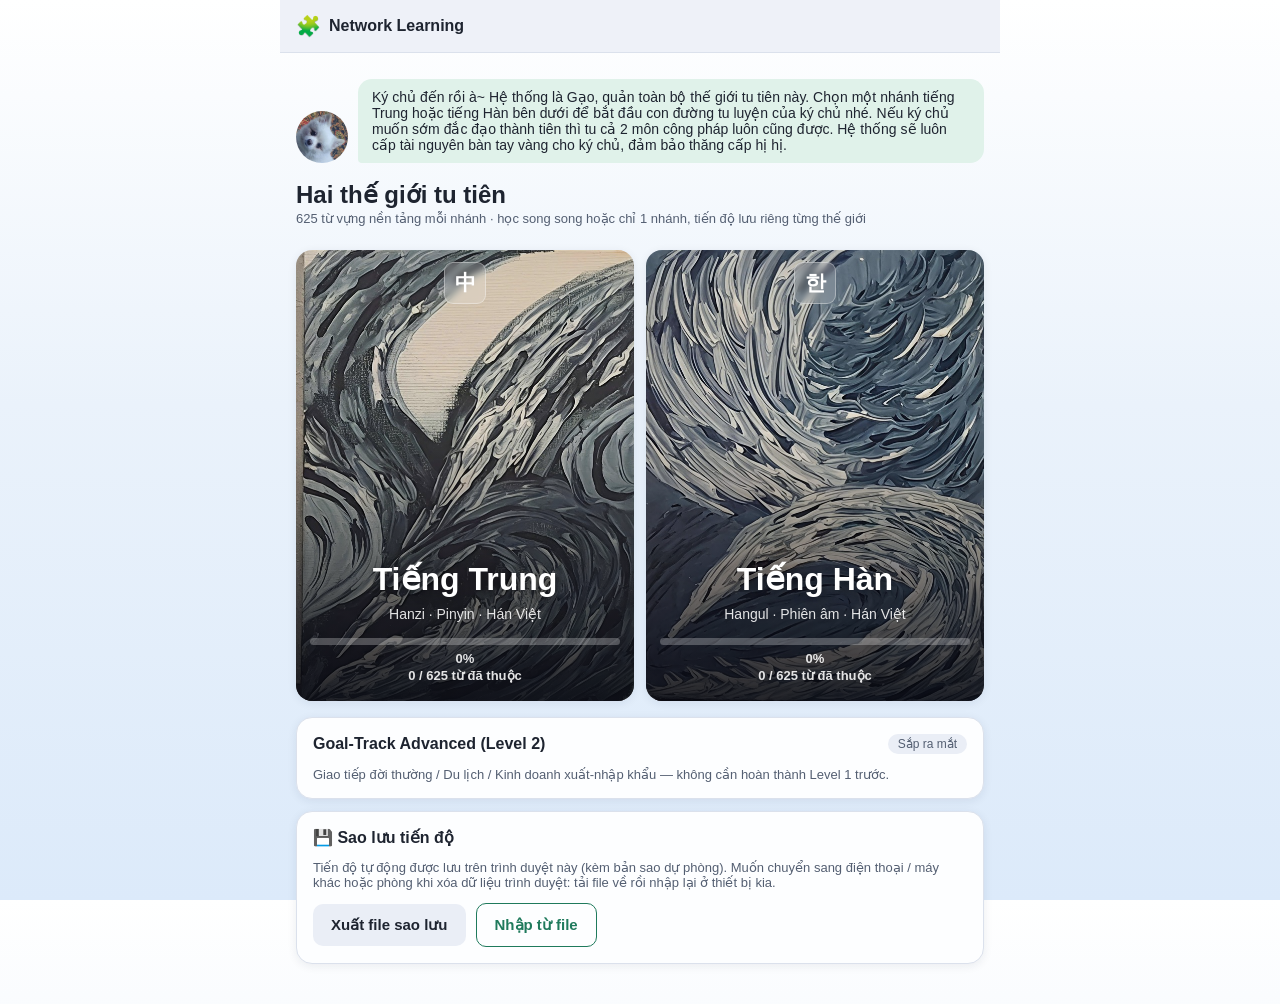
==== commit b2db3c0d: "Word verdict buttons (star = learning, skip = learned) and auto-backup End of each word page has Đan" ====
--- a/index.html
+++ b/index.html
@@ -57,7 +57,7 @@
 
     <div class="card mt-16">
       <strong>💾 Sao lưu tiến độ</strong>
-      <p class="text-muted" style="font-size:13px">Tải file về máy để không mất tiến độ nếu xóa cache trình duyệt hoặc đổi máy — nhập lại file này để khôi phục.</p>
+      <p class="text-muted" style="font-size:13px">Tiến độ tự động được lưu trên trình duyệt này (kèm bản sao dự phòng). Muốn chuyển sang điện thoại / máy khác hoặc phòng khi xóa dữ liệu trình duyệt: tải file về rồi nhập lại ở thiết bị kia.</p>
       <div class="row gap">
         <button class="btn secondary" id="btn-export">Xuất file sao lưu</button>
         <button class="btn ghost" id="btn-import">Nhập từ file</button>
@@ -84,8 +84,10 @@
   document.getElementById(pctId).textContent = pct + "%";
   document.getElementById(countId).textContent = `${learned} / 625 từ đã thuộc`;
 }
-loadProgress("zh", "zh-fill", "zh-pct", "zh-count");
-loadProgress("ko", "ko-fill", "ko-pct", "ko-count");
+Store.restoreIfEmpty().then(() => {
+  loadProgress("zh", "zh-fill", "zh-pct", "zh-count");
+  loadProgress("ko", "ko-fill", "ko-pct", "ko-count");
+});
 
 document.getElementById("btn-export").addEventListener("click", async () => {
   const data = await Store.exportAll();
--- a/css/style.css
+++ b/css/style.css
@@ -226,32 +226,33 @@
   display: flex;
   flex-direction: column;
   justify-content: flex-end;
-  padding: 14px 12px;
+  padding: 18px 14px;
   color: #fff;
   text-align: center;
 }
 .branch-card-seal {
   position: absolute;
-  top: 10px;
+  top: 12px;
   left: 50%;
   transform: translateX(-50%);
-  width: 34px;
-  height: 34px;
-  border-radius: 8px;
-  background: rgba(255,255,255,0.16);
+  width: 42px;
+  height: 42px;
+  border-radius: 9px;
+  background: rgba(255,255,255,0.18);
   backdrop-filter: blur(3px);
   color: #fff;
   font-weight: 800;
-  font-size: 17px;
+  font-size: 21px;
   display: flex;
   align-items: center;
   justify-content: center;
-  border: 1px solid rgba(255,255,255,0.3);
-}
-.branch-card-content h3 { color: #fff; }
-.branch-card-content p { color: rgba(255,255,255,0.75); }
-.branch-card-content .progress-track { background: rgba(255,255,255,0.2); }
-.branch-card-content .progress-label { color: rgba(255,255,255,0.75); }
+  border: 1px solid rgba(255,255,255,0.35);
+}
+.branch-grid--twin .branch-card-content h3 { color: #fff; font-size: 32px; margin: 0 0 8px; font-weight: 800; line-height: 1.15; text-shadow: 0 2px 12px rgba(0,0,0,0.5); }
+.branch-grid--twin .branch-card-content p { color: rgba(255,255,255,0.88); font-size: 14px; }
+.branch-card-content .progress-row { margin-top: 16px; }
+.branch-card-content .progress-track { background: rgba(255,255,255,0.25); height: 7px; }
+.branch-grid--twin .branch-card-content .progress-label { color: rgba(255,255,255,0.88); font-size: 13px; font-weight: 600; }
 
 /* ---------- Progress bar ---------- */
 .progress-track {
@@ -483,33 +484,34 @@
   border-radius: var(--radius-sm);
   padding: 12px;
   margin-bottom: 8px;
-}
+  border: 1.5px solid transparent;
+}
+.example-block.flagged { border-color: var(--danger); background: var(--danger-soft); }
 .example-block .ex-target { font-size: 15px; font-weight: 600; display:flex; align-items:center; gap:8px; flex-wrap: wrap; overflow-wrap: break-word; }
 .example-block .ex-pron { font-size: 13px; color: var(--text-muted); margin-top: 2px; }
 .example-block .ex-vi { font-size: 13px; margin-top: 4px; }
-
-.skill-tabs {
-  display: grid;
-  grid-template-columns: repeat(4, 1fr);
-  gap: 6px;
-  margin: 18px 0 6px;
-  width: 100%;
-}
-.skill-tab {
-  border: 1.5px solid var(--border);
-  background: var(--surface);
-  border-radius: var(--radius-sm);
-  padding: 12px 4px;
-  text-align: center;
-  cursor: pointer;
-  font-size: 12px;
-  color: var(--text-muted);
-}
-.skill-tab .emoji { font-size: 20px; display: block; margin-bottom: 4px; }
-.skill-tab.done { border-color: var(--primary); color: var(--primary); background: var(--primary-soft); }
-.skill-tab.active { border-color: var(--primary); color: var(--primary); }
+.flag-toggle-btn {
+  border: none;
+  background: transparent;
+  cursor: pointer;
+  font-size: 15px;
+  opacity: 0.35;
+  filter: grayscale(1);
+  padding: 2px;
+}
+.flag-toggle-btn.active { opacity: 1; filter: none; }
+
+.section-title-row { display: flex; align-items: center; justify-content: space-between; gap: 8px; margin-bottom: 6px; }
+.section-check { font-size: 11px; font-weight: 600; color: var(--primary); margin-left: 8px; text-transform: none; letter-spacing: 0; }
 
 .skill-panel {
+  margin-top: 8px;
+  padding: 16px;
+  background: var(--surface);
+  border: 1px solid var(--border);
+  border-radius: var(--radius);
+}
+.write-panel {
   margin-top: 14px;
   padding: 16px;
   background: var(--surface);
@@ -582,27 +584,30 @@
 }
 
 /* ---------- Skip button (fixed) ---------- */
-.skip-fab {
-  position: fixed;
-  right: 18px;
-  bottom: 18px;
-  z-index: 20;
-  background: var(--surface);
-  border: 1.5px solid var(--border);
-  color: var(--text-muted);
-  border-radius: 999px;
-  padding: 10px 16px;
-  font-size: 13px;
-  font-weight: 600;
-  cursor: pointer;
-  box-shadow: var(--shadow-lg);
-  display: flex;
-  align-items: center;
-  gap: 6px;
-}
-@media (min-width: 760px) {
-  .skip-fab { right: calc(50% - 360px + 18px); }
-}
+.word-verdict {
+  display: grid;
+  grid-template-columns: 1fr 1fr;
+  gap: 12px;
+  margin: 18px 0 90px;
+}
+.verdict-btn {
+  display: flex;
+  flex-direction: column;
+  align-items: center;
+  gap: 4px;
+  padding: 16px 10px;
+  border-radius: var(--radius);
+  border: 2px solid transparent;
+  cursor: pointer;
+  color: var(--text);
+  box-shadow: var(--shadow);
+}
+.verdict-btn .v-icon { font-size: 30px; }
+.verdict-btn strong { font-size: 16px; }
+.verdict-btn .v-sub { font-size: 12px; color: var(--text-muted); }
+.verdict-btn.star { background: var(--accent-soft); }
+.verdict-btn.known { background: var(--primary-soft); }
+.verdict-btn.on { border-color: var(--primary); }
 
 /* ---------- Review hub ---------- */
 .review-hub {
@@ -659,6 +664,35 @@
 .diff-ok { color: inherit; }
 .diff-result { font-size: 15px; line-height: 1.7; margin-top: 8px; }
 .diff-transcript { font-size: 12px; color: var(--text-muted); margin-top: 6px; }
+
+/* ---------- Danh sách: Ôn từ / Ôn đọc toggle ---------- */
+.list-toggle-row {
+  display: grid;
+  grid-template-columns: 1fr 1fr;
+  gap: 12px;
+  margin-bottom: 16px;
+}
+.list-toggle-tile {
+  display: flex;
+  flex-direction: column;
+  align-items: center;
+  justify-content: center;
+  gap: 6px;
+  min-height: 104px;
+  border-radius: var(--radius);
+  border: 2px solid transparent;
+  cursor: pointer;
+  text-align: center;
+  padding: 14px 10px;
+  color: var(--text);
+  box-shadow: var(--shadow);
+}
+.list-toggle-tile .emoji { font-size: 30px; }
+.list-toggle-tile strong { font-size: 16px; }
+.list-toggle-tile span:not(.emoji) { font-size: 12px; color: var(--text-muted); }
+.list-toggle-tile.c1 { background: var(--primary-soft); }
+.list-toggle-tile.c3 { background: var(--blue-soft); }
+.list-toggle-tile.active { border-color: var(--primary); }
 
 /* ---------- Review tab ---------- */
 .subtab-row {
@@ -798,13 +832,6 @@
 .msg-listen-btn:hover { opacity: 1; }
 .msg-input-row { display: flex; align-items: center; gap: 8px; }
 .msg-input { margin-top: 0; flex: 1; }
-.msg-mic-btn {
-  width: 40px; height: 40px; flex-shrink: 0;
-  border-radius: 50%; border: none;
-  background: var(--surface-2); color: var(--text);
-  font-size: 16px; cursor: pointer;
-}
-.msg-mic-btn.recording { background: var(--danger); color: white; }
 .msg-send-btn {
   width: 44px; height: 44px; flex-shrink: 0;
   border-radius: 50%; border: none;
@@ -813,6 +840,20 @@
 }
 .msg-send-btn:hover { background: var(--primary-hover); }
 .msg-send-btn:disabled { opacity: 0.5; cursor: default; }
+.msg-choice-row { display: flex; flex-wrap: wrap; gap: 8px; margin: 2px 0 2px 44px; }
+.msg-choice-btn {
+  border: 1.5px solid var(--border);
+  background: var(--surface);
+  color: var(--text);
+  border-radius: 999px;
+  padding: 7px 14px;
+  font-size: 14px;
+  cursor: pointer;
+}
+.msg-choice-btn:hover { border-color: var(--primary); }
+.msg-choice-btn.correct { border-color: var(--primary); background: var(--primary-soft); }
+.msg-choice-btn.wrong { border-color: var(--danger); background: var(--danger-soft); }
+.msg-choice-btn:disabled { cursor: default; opacity: 0.85; }
 
 /* ---------- Chat intro description (Hệ thống Tom / Boss Gạo) ---------- */
 .chat-intro-desc {
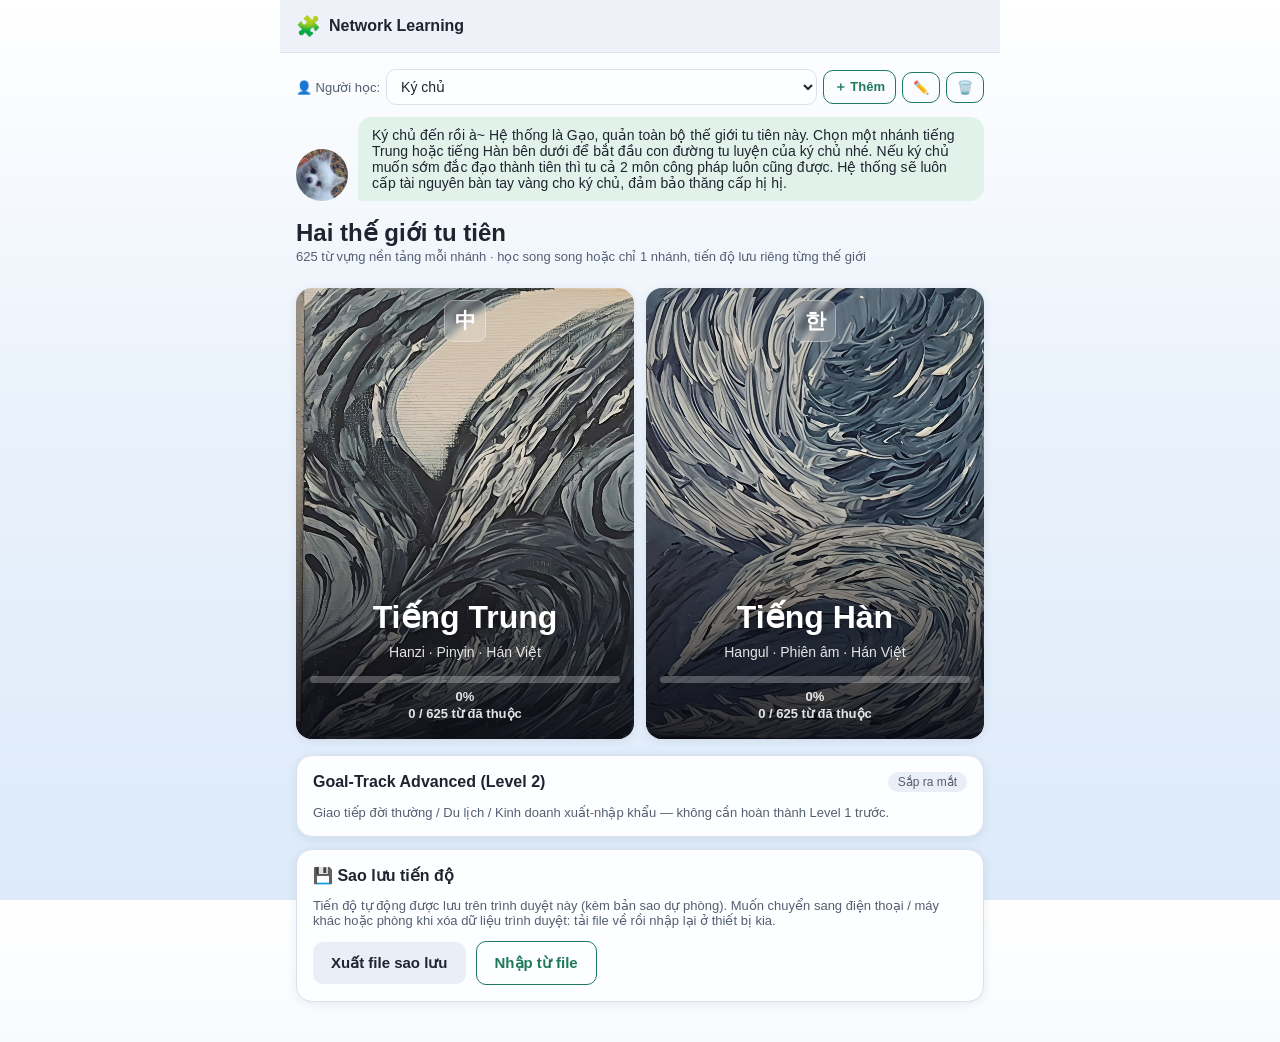
==== commit e391a831: "Learner profiles (per-profile IndexedDB) and PWA offline support Profiles: pick/add/rename/delete le" ====
--- a/index.html
+++ b/index.html
@@ -5,6 +5,10 @@
 <meta name="viewport" content="width=device-width, initial-scale=1.0, maximum-scale=1" />
 <title>Network Learning — Trung / Hàn</title>
 <link rel="stylesheet" href="css/style.css" />
+<link rel="manifest" href="manifest.webmanifest" />
+<meta name="theme-color" content="#1f7a5a" />
+<link rel="apple-touch-icon" href="assets/icon-192.png" />
+<meta name="apple-mobile-web-app-capable" content="yes" />
 </head>
 <body>
 <div class="app-shell">
@@ -15,6 +19,13 @@
     </div>
   </div>
   <div class="main-content">
+    <div class="profile-bar">
+      <span class="profile-label">👤 Người học:</span>
+      <select id="profile-select" class="profile-select"></select>
+      <button class="btn ghost profile-btn" id="profile-add" title="Thêm người học mới">＋ Thêm</button>
+      <button class="btn ghost profile-btn" id="profile-rename" title="Đổi tên">✏️</button>
+      <button class="btn ghost profile-btn" id="profile-delete" title="Xóa người học này">🗑️</button>
+    </div>
     <div class="mascot-bubble" id="mascot-slot"></div>
     <h2 style="margin:6px 0 2px">Hai thế giới tu tiên</h2>
     <p class="text-muted" style="margin-top:0;font-size:13px">625 từ vựng nền tảng mỗi nhánh · học song song hoặc chỉ 1 nhánh, tiến độ lưu riêng từng thế giới</p>
@@ -67,9 +78,44 @@
   </div>
 </div>
 
+<script>
+  if ("serviceWorker" in navigator && location.protocol !== "file:") {
+    window.addEventListener("load", () => navigator.serviceWorker.register("sw.js").catch(() => {}));
+  }
+</script>
 <script type="module">
 import { gaoAvatar, gaoSay } from "./js/mascot.js";
 import { Store } from "./js/db.js";
+import { listProfiles, currentProfileId, addProfile, renameProfile, deleteProfile, setCurrentProfile } from "./js/profiles.js";
+
+const profileSelect = document.getElementById("profile-select");
+function drawProfiles() {
+  const cur = currentProfileId();
+  profileSelect.innerHTML = listProfiles().map((p) => `<option value="${p.id}" ${p.id === cur ? "selected" : ""}>${p.name.replace(/</g, "&lt;")}</option>`).join("");
+}
+drawProfiles();
+profileSelect.addEventListener("change", () => { setCurrentProfile(profileSelect.value); location.reload(); });
+document.getElementById("profile-add").addEventListener("click", () => {
+  const name = prompt("Tên người học mới:");
+  if (name === null) return;
+  addProfile(name);
+  location.reload();
+});
+document.getElementById("profile-rename").addEventListener("click", () => {
+  const cur = listProfiles().find((p) => p.id === currentProfileId());
+  const name = prompt("Đổi tên người học:", cur.name);
+  if (name === null) return;
+  renameProfile(cur.id, name);
+  drawProfiles();
+});
+document.getElementById("profile-delete").addEventListener("click", async () => {
+  const list = listProfiles();
+  if (list.length <= 1) { alert("Cần giữ lại ít nhất một người học."); return; }
+  const cur = list.find((p) => p.id === currentProfileId());
+  if (!confirm(`Xóa "${cur.name}" cùng toàn bộ tiến độ của người này? Không thể hoàn tác (nên xuất file sao lưu trước).`)) return;
+  await deleteProfile(cur.id);
+  location.reload();
+});
 
 document.getElementById("mascot-slot").innerHTML = `
   <div class="mascot-img">${gaoAvatar(52)}</div>
@@ -95,7 +141,7 @@
   const url = URL.createObjectURL(blob);
   const a = document.createElement("a");
   a.href = url;
-  a.download = `network-learning-backup-${new Date().toISOString().slice(0, 10)}.json`;
+  a.download = `network-learning-${listProfiles().find((p) => p.id === currentProfileId()).name.replace(/[^\w\-]+/g, "_")}-${new Date().toISOString().slice(0, 10)}.json`;
   a.click();
   URL.revokeObjectURL(url);
 });
@@ -108,7 +154,7 @@
     const data = JSON.parse(await file.text());
     if (!confirm("Nhập file này sẽ ghi đè tiến độ hiện tại trên máy. Ký chủ chắc chắn chứ?")) { e.target.value = ""; return; }
     await Store.importAll(data);
-    alert("Đã khôi phục tiến độ! Trang sẽ tải lại.");
+    alert("Đã khôi phục tiến độ cho người học đang chọn! Trang sẽ tải lại.");
     location.reload();
   } catch (err) {
     alert("Lỗi khôi phục: " + err.message);
--- a/css/style.css
+++ b/css/style.css
@@ -665,6 +665,36 @@
 .diff-result { font-size: 15px; line-height: 1.7; margin-top: 8px; }
 .diff-transcript { font-size: 12px; color: var(--text-muted); margin-top: 6px; }
 
+/* ---------- Profiles ---------- */
+.profile-bar {
+  display: flex;
+  align-items: center;
+  gap: 6px;
+  flex-wrap: wrap;
+  margin-bottom: 12px;
+}
+.profile-label { font-size: 13px; color: var(--text-muted); }
+.profile-select {
+  flex: 1;
+  min-width: 110px;
+  padding: 8px 10px;
+  border-radius: var(--radius-sm);
+  border: 1.5px solid var(--border);
+  background: var(--surface);
+  color: var(--text);
+  font-size: 14px;
+}
+.profile-btn { font-size: 13px; padding: 7px 10px; }
+.profile-chip {
+  font-size: 12px;
+  color: var(--text-muted);
+  max-width: 90px;
+  overflow: hidden;
+  text-overflow: ellipsis;
+  white-space: nowrap;
+  text-align: right;
+}
+
 /* ---------- Danh sách: Ôn từ / Ôn đọc toggle ---------- */
 .list-toggle-row {
   display: grid;
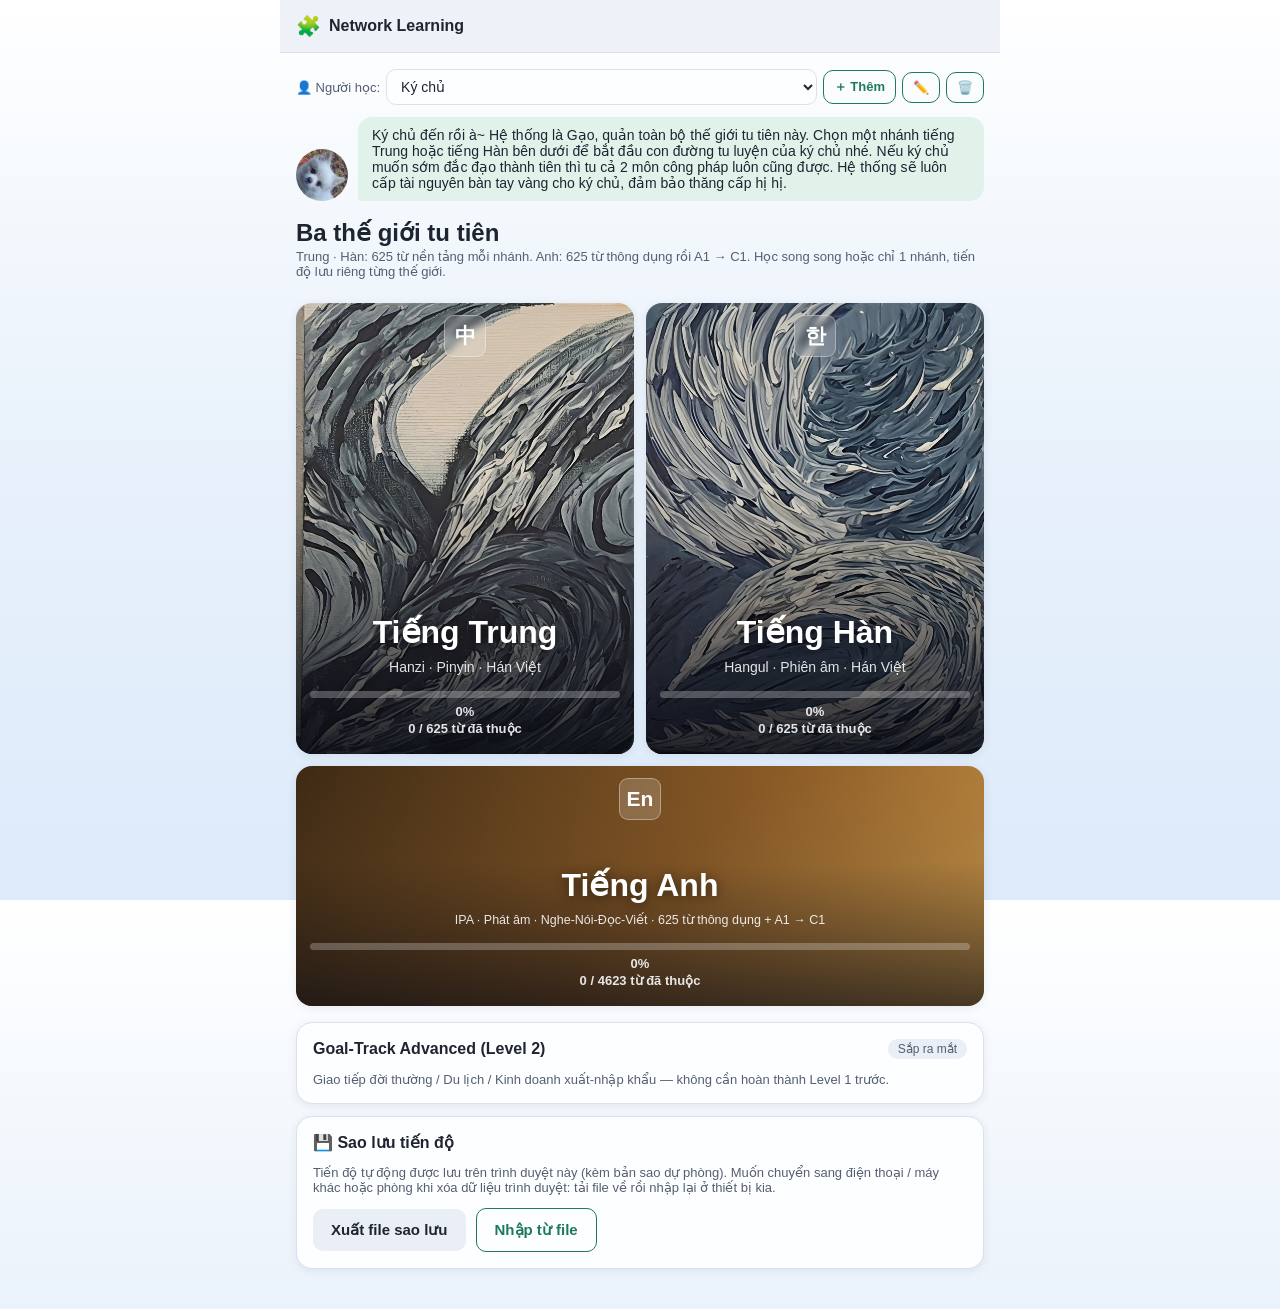
==== commit 2c3a25dc: "Add English branch: 625 core words then A1 to C1 (4,623 words) - New data/en.json (625 core words fi" ====
--- a/index.html
+++ b/index.html
@@ -27,8 +27,8 @@
       <button class="btn ghost profile-btn" id="profile-delete" title="Xóa người học này">🗑️</button>
     </div>
     <div class="mascot-bubble" id="mascot-slot"></div>
-    <h2 style="margin:6px 0 2px">Hai thế giới tu tiên</h2>
-    <p class="text-muted" style="margin-top:0;font-size:13px">625 từ vựng nền tảng mỗi nhánh · học song song hoặc chỉ 1 nhánh, tiến độ lưu riêng từng thế giới</p>
+    <h2 style="margin:6px 0 2px">Ba thế giới tu tiên</h2>
+    <p class="text-muted" style="margin-top:0;font-size:13px">Trung · Hàn: 625 từ nền tảng mỗi nhánh. Anh: 625 từ thông dụng rồi A1 → C1. Học song song hoặc chỉ 1 nhánh, tiến độ lưu riêng từng thế giới.</p>
 
     <div class="branch-grid branch-grid--twin">
       <a href="branch.html?lang=zh" class="branch-card branch-card--art" style="background-image:url('assets/swirl-gray.jpg')">
@@ -53,6 +53,19 @@
           <div class="progress-row">
             <div class="progress-track"><div class="progress-fill" id="ko-fill" style="width:0%"></div></div>
             <div class="progress-label"><span id="ko-pct">0%</span><span id="ko-count">0 / 625 từ đã thuộc</span></div>
+          </div>
+        </div>
+      </a>
+
+      <a href="branch.html?lang=en" class="branch-card branch-card--art branch-card--wide branch-card--en">
+        <div class="branch-card-scrim"></div>
+        <div class="branch-card-content">
+          <span class="branch-card-seal">En</span>
+          <h3>Tiếng Anh</h3>
+          <p>IPA · Phát âm · Nghe-Nói-Đọc-Viết · 625 từ thông dụng + A1 → C1</p>
+          <div class="progress-row">
+            <div class="progress-track"><div class="progress-fill" id="en-fill" style="width:0%"></div></div>
+            <div class="progress-label"><span id="en-pct">0%</span><span id="en-count">0 từ đã thuộc</span></div>
           </div>
         </div>
       </a>
@@ -86,6 +99,7 @@
 <script type="module">
 import { gaoAvatar, gaoSay } from "./js/mascot.js";
 import { Store } from "./js/db.js";
+import { wordCount } from "./js/data.js";
 import { listProfiles, currentProfileId, addProfile, renameProfile, deleteProfile, setCurrentProfile } from "./js/profiles.js";
 
 const profileSelect = document.getElementById("profile-select");
@@ -123,16 +137,17 @@
 `;
 
 async function loadProgress(lang, fillId, pctId, countId) {
-  const all = await Store.getAllProgress(lang);
+  const [all, total] = await Promise.all([Store.getAllProgress(lang), wordCount(lang)]);
   const learned = all.filter((p) => p.status === "learned").length;
-  const pct = Math.round((learned / 625) * 100);
+  const pct = Math.round((learned / total) * 100);
   document.getElementById(fillId).style.width = pct + "%";
   document.getElementById(pctId).textContent = pct + "%";
-  document.getElementById(countId).textContent = `${learned} / 625 từ đã thuộc`;
+  document.getElementById(countId).textContent = `${learned} / ${total} từ đã thuộc`;
 }
 Store.restoreIfEmpty().then(() => {
   loadProgress("zh", "zh-fill", "zh-pct", "zh-count");
   loadProgress("ko", "ko-fill", "ko-pct", "ko-count");
+  loadProgress("en", "en-fill", "en-pct", "en-count");
 });
 
 document.getElementById("btn-export").addEventListener("click", async () => {
--- a/css/style.css
+++ b/css/style.css
@@ -254,6 +254,55 @@
 .branch-card-content .progress-track { background: rgba(255,255,255,0.25); height: 7px; }
 .branch-grid--twin .branch-card-content .progress-label { color: rgba(255,255,255,0.88); font-size: 13px; font-weight: 600; }
 
+/* English card: full-width third world, gradient instead of a painting */
+.branch-card--wide { grid-column: 1 / -1; aspect-ratio: auto; min-height: 240px; }
+.branch-card--wide .branch-card-content { padding-top: 66px; }
+.branch-card--en { background-image: linear-gradient(135deg, #3d2a14 0%, #8a5a26 52%, #d9a24f 100%); }
+.branch-card--en .branch-card-scrim { background: linear-gradient(180deg, rgba(10,14,22,0.0) 0%, rgba(10,14,22,0.1) 40%, rgba(8,10,18,0.7) 100%); }
+.branch-grid--twin .branch-card--en .branch-card-content p { font-size: 12.5px; }
+
+/* English word page: accent toggle + collapsible level sections */
+.ptip {
+  margin-top: 8px;
+  padding: 8px 10px;
+  border-radius: var(--radius-sm);
+  background: var(--accent-soft);
+  font-size: 13px;
+  line-height: 1.5;
+}
+.accent-row { display: flex; gap: 6px; margin-top: 8px; flex-wrap: wrap; }
+.accent-btn {
+  border: 1.5px solid var(--border);
+  background: var(--surface);
+  color: var(--text-muted);
+  border-radius: 999px;
+  padding: 5px 12px;
+  font-size: 12px;
+  cursor: pointer;
+}
+.accent-btn.on { background: var(--primary); border-color: var(--primary); color: #fff; }
+.sec-group { border: 1px solid var(--border); border-radius: var(--radius); background: var(--surface); overflow: hidden; }
+.sec-head {
+  display: flex;
+  align-items: center;
+  gap: 8px;
+  width: 100%;
+  padding: 14px;
+  border: none;
+  background: var(--primary-soft);
+  color: var(--text);
+  font-size: 15px;
+  font-weight: 700;
+  cursor: pointer;
+  text-align: left;
+}
+.sec-title { flex: 1; }
+.sec-caret { transition: transform 0.15s ease; }
+.sec-group.open .sec-caret { transform: rotate(180deg); }
+.sec-body { display: none; flex-direction: column; gap: 10px; padding: 10px; }
+.sec-group.open .sec-body { display: flex; }
+textarea.type-input { width: 100%; resize: vertical; font-family: inherit; }
+
 /* ---------- Progress bar ---------- */
 .progress-track {
   height: 8px;
